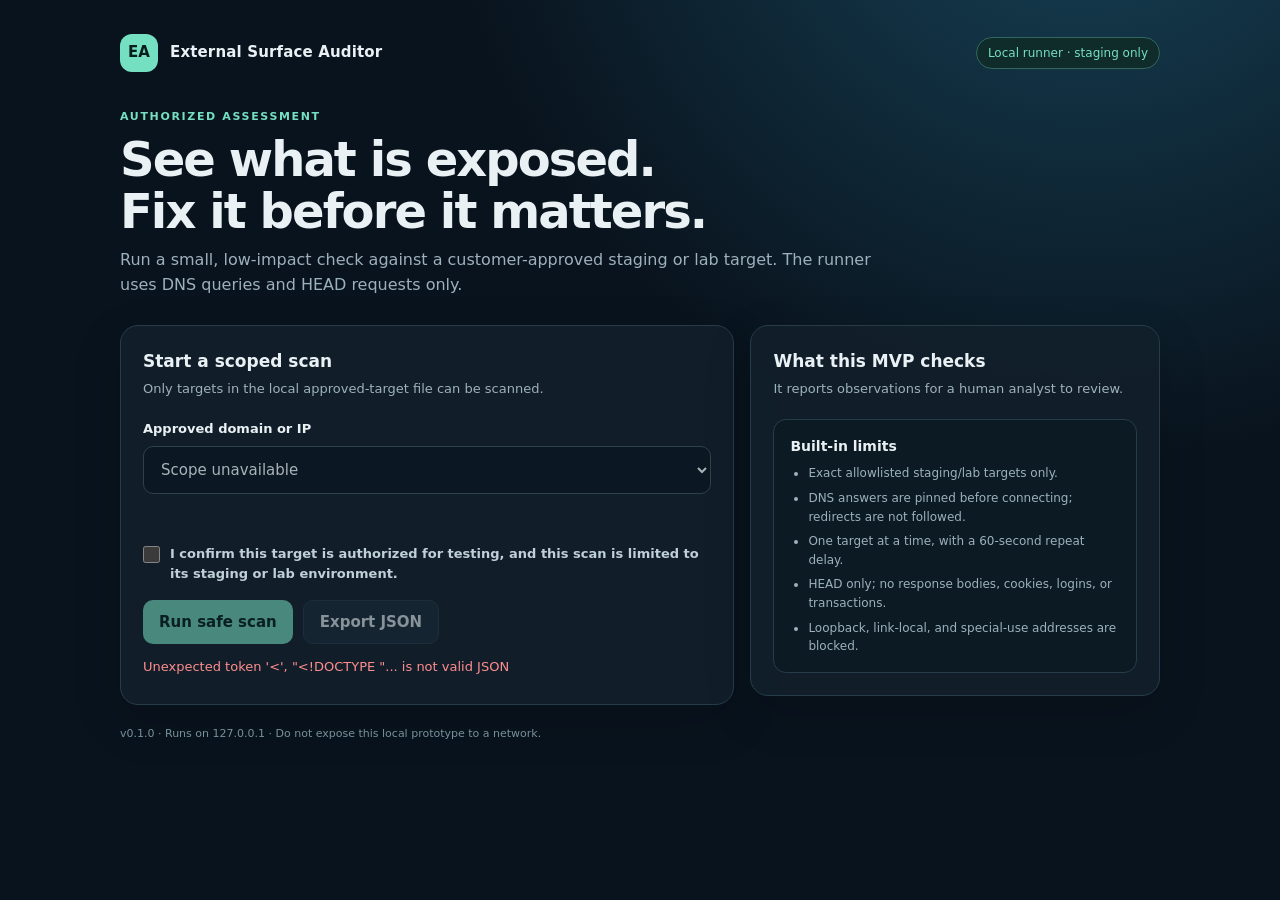
==== static/index.html @ 6f4a2658 "Build scoped external surface audit MVP" ====
<!doctype html>
<html lang="en">
  <head>
    <meta charset="utf-8">
    <meta name="viewport" content="width=device-width, initial-scale=1">
    <meta name="color-scheme" content="dark">
    <title>External Surface Auditor</title>
    <style>
      :root {
        color-scheme: dark;
        --bg: #09131d;
        --surface: #111f2b;
        --surface-raised: #172936;
        --line: #263c4a;
        --text: #e9f1f4;
        --muted: #9db1bc;
        --mint: #75e0c1;
        --blue: #87b7ff;
        --amber: #f4c875;
        --red: #ff8d8d;
      }
      * { box-sizing: border-box; }
      body {
        margin: 0;
        min-height: 100vh;
        background: radial-gradient(ellipse at 85% -20%, #174459 0, transparent 42%), var(--bg);
        color: var(--text);
        font: 15px/1.55 Inter, ui-sans-serif, system-ui, -apple-system, "Segoe UI", sans-serif;
      }
      a { color: var(--mint); }
      .shell { width: min(1040px, calc(100% - 32px)); margin: 0 auto; padding: 34px 0 56px; }
      header { display: flex; justify-content: space-between; align-items: center; gap: 16px; margin-bottom: 36px; }
      .brand { display: flex; align-items: center; gap: 12px; font-weight: 700; letter-spacing: .01em; }
      .mark { display: grid; place-items: center; width: 38px; height: 38px; color: #071d1c; background: var(--mint); border-radius: 12px; font-weight: 900; }
      .local-pill { color: var(--mint); border: 1px solid #32675f; background: #0f2b2a; border-radius: 999px; padding: 6px 11px; font-size: 12px; }
      .hero { max-width: 760px; margin-bottom: 28px; }
      .eyebrow { color: var(--mint); text-transform: uppercase; letter-spacing: .15em; font-size: 11px; font-weight: 700; }
      h1 { margin: 9px 0 10px; font-size: clamp(30px, 5vw, 48px); line-height: 1.08; letter-spacing: -.04em; }
      .hero p { margin: 0; color: var(--muted); font-size: 16px; }
      .layout { display: grid; grid-template-columns: minmax(0, 1.2fr) minmax(280px, .8fr); gap: 16px; align-items: start; }
      .panel { background: color-mix(in srgb, var(--surface) 94%, transparent); border: 1px solid var(--line); border-radius: 18px; padding: 22px; box-shadow: 0 16px 50px #0002; }
      .panel h2 { margin: 0 0 4px; font-size: 17px; }
      .hint { margin: 0 0 20px; color: var(--muted); font-size: 13px; }
      label { display: block; margin: 0 0 7px; font-weight: 600; font-size: 13px; }
      select, button { font: inherit; }
      select { width: 100%; min-height: 48px; padding: 0 13px; color: var(--text); background: #09151f; border: 1px solid #38505d; border-radius: 10px; }
      .scope-meta { min-height: 24px; margin: 8px 0 18px; color: var(--muted); font-size: 12px; }
      .confirm { display: flex; align-items: flex-start; gap: 10px; margin: 16px 0; color: #c0d0d7; font-size: 13px; }
      .confirm input { width: 17px; height: 17px; margin: 2px 0 0; accent-color: var(--mint); flex: 0 0 auto; }
      .actions { display: flex; flex-wrap: wrap; gap: 10px; }
      button { min-height: 44px; padding: 0 16px; border: 0; border-radius: 10px; cursor: pointer; font-weight: 700; }
      button.primary { color: #06211e; background: var(--mint); }
      button.secondary { color: var(--text); background: var(--surface-raised); border: 1px solid var(--line); }
      button:disabled { cursor: wait; opacity: .55; }
      .status { min-height: 25px; margin-top: 13px; color: var(--muted); font-size: 13px; }
      .status.error { color: var(--red); }
      .status.success { color: var(--mint); }
      .guardrail { padding: 16px; background: #0b1a23; border: 1px solid var(--line); border-radius: 13px; }
      .guardrail h3 { margin: 0 0 7px; font-size: 14px; }
      .guardrail ul { margin: 0; padding-left: 18px; color: var(--muted); font-size: 12px; }
      .guardrail li + li { margin-top: 6px; }
      .results { margin-top: 18px; display: none; }
      .results.visible { display: block; }
      .result-head { display: flex; justify-content: space-between; align-items: flex-start; gap: 14px; margin-bottom: 16px; }
      .result-head h2 { margin: 0; font-size: 19px; }
      .result-sub { color: var(--muted); font-size: 12px; }
      .summary { display: grid; grid-template-columns: repeat(5, 1fr); gap: 8px; margin: 14px 0; }
      .count { padding: 10px 11px; background: #0b1720; border: 1px solid var(--line); border-radius: 10px; }
      .count b { display: block; font-size: 18px; }
      .count span { color: var(--muted); text-transform: uppercase; font-size: 10px; letter-spacing: .07em; }
      .finding { padding: 14px 0; border-top: 1px solid var(--line); }
      .finding h3 { display: flex; align-items: center; gap: 8px; margin: 0 0 5px; font-size: 14px; }
      .badge { padding: 2px 7px; border-radius: 999px; color: var(--muted); background: #243642; font-size: 10px; text-transform: uppercase; }
      .badge.high { color: var(--red); background: #3b2228; }
      .badge.medium { color: var(--amber); background: #3a3020; }
      .finding p { margin: 3px 0; color: var(--muted); font-size: 12px; }
      .empty { color: var(--mint) !important; }
      details { margin-top: 16px; border-top: 1px solid var(--line); padding-top: 12px; }
      summary { cursor: pointer; color: #c0d0d7; font-size: 13px; }
      pre { overflow: auto; max-height: 300px; white-space: pre-wrap; overflow-wrap: anywhere; padding: 12px; color: #b9d6d0; background: #08121a; border-radius: 9px; font-size: 11px; }
      footer { margin-top: 20px; color: #78909c; font-size: 11px; }
      @media (max-width: 720px) {
        .shell { width: min(100% - 22px, 600px); padding-top: 20px; }
        header { margin-bottom: 28px; }
        .layout { grid-template-columns: 1fr; }
        .panel { padding: 18px; }
        .summary { grid-template-columns: repeat(3, 1fr); }
        .result-head { flex-direction: column; }
      }
    </style>
  </head>
  <body>
    <main class="shell">
      <header>
        <div class="brand"><span class="mark" aria-hidden="true">EA</span><span>External Surface Auditor</span></div>
        <span class="local-pill">Local runner · staging only</span>
      </header>
      <section class="hero" aria-labelledby="title">
        <div class="eyebrow">Authorized assessment</div>
        <h1 id="title">See what is exposed.<br>Fix it before it matters.</h1>
        <p>Run a small, low-impact check against a customer-approved staging or lab target. The runner uses DNS queries and HEAD requests only.</p>
      </section>

      <div class="layout">
        <section class="panel" aria-labelledby="scan-title">
          <h2 id="scan-title">Start a scoped scan</h2>
          <p class="hint">Only targets in the local approved-target file can be scanned.</p>
          <label for="target">Approved domain or IP</label>
          <select id="target" disabled><option>Loading approved scope…</option></select>
          <p class="scope-meta" id="scope-meta" aria-live="polite"></p>
          <label class="confirm"><input id="authorization" type="checkbox"><span>I confirm this target is authorized for testing, and this scan is limited to its staging or lab environment.</span></label>
          <div class="actions">
            <button class="primary" id="scan-button" disabled>Run safe scan</button>
            <button class="secondary" id="export-button" disabled>Export JSON</button>
          </div>
          <div class="status" id="status" role="status" aria-live="polite"></div>
        </section>

        <aside class="panel" aria-labelledby="checks-title">
          <h2 id="checks-title">What this MVP checks</h2>
          <p class="hint">It reports observations for a human analyst to review.</p>
          <div class="guardrail">
            <h3>Built-in limits</h3>
            <ul>
              <li>Exact allowlisted staging/lab targets only.</li>
              <li>DNS answers are pinned before connecting; redirects are not followed.</li>
              <li>One target at a time, with a 60-second repeat delay.</li>
              <li>HEAD only; no response bodies, cookies, logins, or transactions.</li>
              <li>Loopback, link-local, and special-use addresses are blocked.</li>
            </ul>
          </div>
        </aside>
      </div>

      <section class="panel results" id="results" aria-labelledby="results-title" aria-live="polite">
        <div class="result-head">
          <div><h2 id="results-title">Scan report</h2><div class="result-sub" id="result-sub"></div></div>
        </div>
        <div class="summary" id="summary"></div>
        <div id="findings"></div>
        <details><summary>Technical evidence (JSON)</summary><pre id="raw-result"></pre></details>
      </section>
      <footer>v0.1.0 · Runs on 127.0.0.1 · Do not expose this local prototype to a network.</footer>
    </main>
    <script>
      const targetSelect = document.querySelector("#target");
      const scopeMeta = document.querySelector("#scope-meta");
      const scanButton = document.querySelector("#scan-button");
      const exportButton = document.querySelector("#export-button");
      const statusNode = document.querySelector("#status");
      const resultsNode = document.querySelector("#results");
      let lastReport = null;

      function setStatus(message, kind = "") {
        statusNode.textContent = message;
        statusNode.className = `status ${kind}`;
      }

      function addText(parent, tag, text, className = "") {
        const node = document.createElement(tag);
        node.textContent = text;
        if (className) node.className = className;
        parent.appendChild(node);
        return node;
      }

      async function loadScope() {
        try {
          const response = await fetch("/api/scope", { headers: { "Accept": "application/json" } });
          const data = await response.json();
          if (!response.ok) throw new Error(data.detail || "Could not load approved scope.");
          targetSelect.replaceChildren();
          if (!data.targets.length) {
            const option = document.createElement("option");
            option.textContent = "No targets configured";
            targetSelect.appendChild(option);
            scopeMeta.textContent = "Copy config/approved_targets.example.json to config/approved_targets.json and add a test target.";
            setStatus("No approved targets are configured.", "error");
            return;
          }
          for (const target of data.targets) {
            const option = document.createElement("option");
            option.value = target.host;
            option.textContent = `${target.host} · ${target.environment}`;
            targetSelect.appendChild(option);
          }
          targetSelect.disabled = false;
          scanButton.disabled = false;
          scopeMeta.textContent = data.targets.map((target) => {
            const paths = target.paths.length ? ` · API paths: ${target.paths.join(", ")}` : "";
            return `${target.host}${paths}`;
          }).join(" | ");
          setStatus("Ready. Select an approved target and confirm authorization.");
        } catch (error) {
          targetSelect.replaceChildren();
          const option = document.createElement("option");
          option.textContent = "Scope unavailable";
          targetSelect.appendChild(option);
          setStatus(error.message, "error");
        }
      }

      function renderReport(report) {
        resultsNode.classList.add("visible");
        document.querySelector("#result-sub").textContent = `${report.target} · ${report.environment} · completed ${new Date(report.completed_at).toLocaleString()}`;
        const summary = document.querySelector("#summary");
        summary.replaceChildren();
        const counts = report.summary || {};
        for (const key of ["critical", "high", "medium", "low", "info"]) {
          const item = document.createElement("div");
          item.className = "count";
          addText(item, "b", String(counts[key] || 0));
          addText(item, "span", key);
          summary.appendChild(item);
        }

        const list = document.querySelector("#findings");
        list.replaceChildren();
        if (!report.findings.length) {
          addText(list, "p", "No findings were raised by the checks in this MVP. Review the technical evidence and your own environment baseline.", "empty");
        }
        for (const finding of report.findings) {
          const card = document.createElement("article");
          card.className = "finding";
          const title = document.createElement("h3");
          addText(title, "span", finding.title);
          addText(title, "span", finding.severity, `badge ${finding.severity}`);
          card.appendChild(title);
          addText(card, "p", finding.summary);
          if (finding.evidence?.length) addText(card, "p", `Evidence: ${finding.evidence.join(" · ")}`);
          addText(card, "p", `Suggested action: ${finding.remediation}`);
          list.appendChild(card);
        }
        document.querySelector("#raw-result").textContent = JSON.stringify(report, null, 2);
        exportButton.disabled = false;
      }

      scanButton.addEventListener("click", async () => {
        if (!document.querySelector("#authorization").checked) {
          setStatus("Confirm that this staging or lab target is authorized before scanning.", "error");
          return;
        }
        if (!targetSelect.value) return;
        scanButton.disabled = true;
        exportButton.disabled = true;
        resultsNode.classList.remove("visible");
        setStatus("Running scoped DNS, TLS, and HTTP checks. This can take a few seconds.");
        try {
          const response = await fetch("/api/scan", {
            method: "POST",
            headers: { "Content-Type": "application/json", "Accept": "application/json" },
            body: JSON.stringify({ target: targetSelect.value, authorization_confirmed: true }),
          });
          const data = await response.json();
          if (!response.ok) throw new Error(data.detail || "Scan failed.");
          lastReport = data;
          renderReport(data);
          setStatus("Scan complete. Review each observation before reporting it to the customer.", "success");
        } catch (error) {
          setStatus(error.message, "error");
        } finally {
          scanButton.disabled = false;
        }
      });

      exportButton.addEventListener("click", () => {
        if (!lastReport) return;
        const blob = new Blob([JSON.stringify(lastReport, null, 2)], { type: "application/json" });
        const url = URL.createObjectURL(blob);
        const link = document.createElement("a");
        link.href = url;
        link.download = `scan-${lastReport.target.replace(/[^a-zA-Z0-9.-]/g, "_")}.json`;
        link.click();
        URL.revokeObjectURL(url);
      });

      loadScope();
    </script>
  </body>
</html>
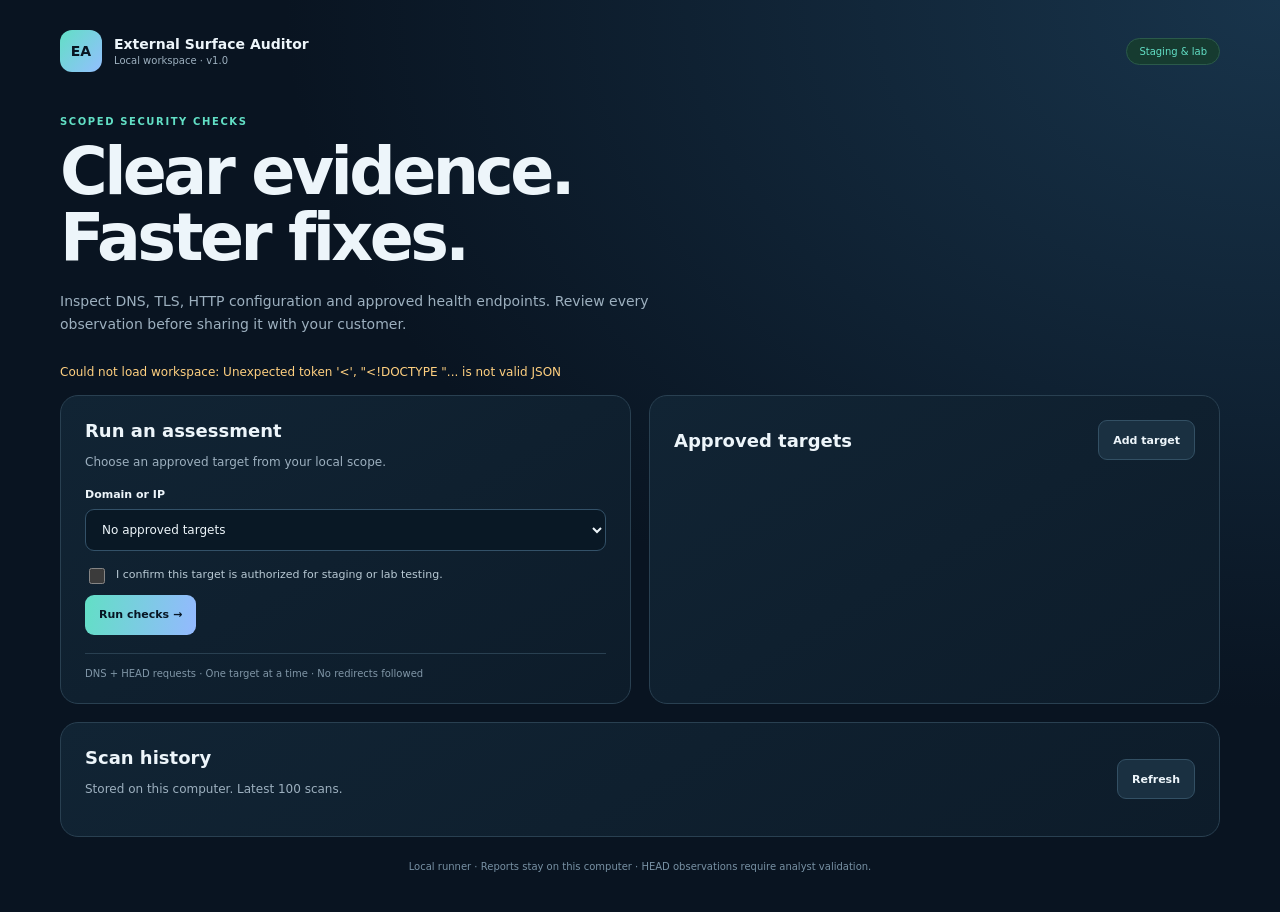
==== commit 11564391: "Complete local auditor workflow with reports, retests and Windows packaging" ====
--- a/static/index.html
+++ b/static/index.html
@@ -1,280 +1,16 @@
 <!doctype html>
 <html lang="en">
-  <head>
-    <meta charset="utf-8">
-    <meta name="viewport" content="width=device-width, initial-scale=1">
-    <meta name="color-scheme" content="dark">
-    <title>External Surface Auditor</title>
-    <style>
-      :root {
-        color-scheme: dark;
-        --bg: #09131d;
-        --surface: #111f2b;
-        --surface-raised: #172936;
-        --line: #263c4a;
-        --text: #e9f1f4;
-        --muted: #9db1bc;
-        --mint: #75e0c1;
-        --blue: #87b7ff;
-        --amber: #f4c875;
-        --red: #ff8d8d;
-      }
-      * { box-sizing: border-box; }
-      body {
-        margin: 0;
-        min-height: 100vh;
-        background: radial-gradient(ellipse at 85% -20%, #174459 0, transparent 42%), var(--bg);
-        color: var(--text);
-        font: 15px/1.55 Inter, ui-sans-serif, system-ui, -apple-system, "Segoe UI", sans-serif;
-      }
-      a { color: var(--mint); }
-      .shell { width: min(1040px, calc(100% - 32px)); margin: 0 auto; padding: 34px 0 56px; }
-      header { display: flex; justify-content: space-between; align-items: center; gap: 16px; margin-bottom: 36px; }
-      .brand { display: flex; align-items: center; gap: 12px; font-weight: 700; letter-spacing: .01em; }
-      .mark { display: grid; place-items: center; width: 38px; height: 38px; color: #071d1c; background: var(--mint); border-radius: 12px; font-weight: 900; }
-      .local-pill { color: var(--mint); border: 1px solid #32675f; background: #0f2b2a; border-radius: 999px; padding: 6px 11px; font-size: 12px; }
-      .hero { max-width: 760px; margin-bottom: 28px; }
-      .eyebrow { color: var(--mint); text-transform: uppercase; letter-spacing: .15em; font-size: 11px; font-weight: 700; }
-      h1 { margin: 9px 0 10px; font-size: clamp(30px, 5vw, 48px); line-height: 1.08; letter-spacing: -.04em; }
-      .hero p { margin: 0; color: var(--muted); font-size: 16px; }
-      .layout { display: grid; grid-template-columns: minmax(0, 1.2fr) minmax(280px, .8fr); gap: 16px; align-items: start; }
-      .panel { background: color-mix(in srgb, var(--surface) 94%, transparent); border: 1px solid var(--line); border-radius: 18px; padding: 22px; box-shadow: 0 16px 50px #0002; }
-      .panel h2 { margin: 0 0 4px; font-size: 17px; }
-      .hint { margin: 0 0 20px; color: var(--muted); font-size: 13px; }
-      label { display: block; margin: 0 0 7px; font-weight: 600; font-size: 13px; }
-      select, button { font: inherit; }
-      select { width: 100%; min-height: 48px; padding: 0 13px; color: var(--text); background: #09151f; border: 1px solid #38505d; border-radius: 10px; }
-      .scope-meta { min-height: 24px; margin: 8px 0 18px; color: var(--muted); font-size: 12px; }
-      .confirm { display: flex; align-items: flex-start; gap: 10px; margin: 16px 0; color: #c0d0d7; font-size: 13px; }
-      .confirm input { width: 17px; height: 17px; margin: 2px 0 0; accent-color: var(--mint); flex: 0 0 auto; }
-      .actions { display: flex; flex-wrap: wrap; gap: 10px; }
-      button { min-height: 44px; padding: 0 16px; border: 0; border-radius: 10px; cursor: pointer; font-weight: 700; }
-      button.primary { color: #06211e; background: var(--mint); }
-      button.secondary { color: var(--text); background: var(--surface-raised); border: 1px solid var(--line); }
-      button:disabled { cursor: wait; opacity: .55; }
-      .status { min-height: 25px; margin-top: 13px; color: var(--muted); font-size: 13px; }
-      .status.error { color: var(--red); }
-      .status.success { color: var(--mint); }
-      .guardrail { padding: 16px; background: #0b1a23; border: 1px solid var(--line); border-radius: 13px; }
-      .guardrail h3 { margin: 0 0 7px; font-size: 14px; }
-      .guardrail ul { margin: 0; padding-left: 18px; color: var(--muted); font-size: 12px; }
-      .guardrail li + li { margin-top: 6px; }
-      .results { margin-top: 18px; display: none; }
-      .results.visible { display: block; }
-      .result-head { display: flex; justify-content: space-between; align-items: flex-start; gap: 14px; margin-bottom: 16px; }
-      .result-head h2 { margin: 0; font-size: 19px; }
-      .result-sub { color: var(--muted); font-size: 12px; }
-      .summary { display: grid; grid-template-columns: repeat(5, 1fr); gap: 8px; margin: 14px 0; }
-      .count { padding: 10px 11px; background: #0b1720; border: 1px solid var(--line); border-radius: 10px; }
-      .count b { display: block; font-size: 18px; }
-      .count span { color: var(--muted); text-transform: uppercase; font-size: 10px; letter-spacing: .07em; }
-      .finding { padding: 14px 0; border-top: 1px solid var(--line); }
-      .finding h3 { display: flex; align-items: center; gap: 8px; margin: 0 0 5px; font-size: 14px; }
-      .badge { padding: 2px 7px; border-radius: 999px; color: var(--muted); background: #243642; font-size: 10px; text-transform: uppercase; }
-      .badge.high { color: var(--red); background: #3b2228; }
-      .badge.medium { color: var(--amber); background: #3a3020; }
-      .finding p { margin: 3px 0; color: var(--muted); font-size: 12px; }
-      .empty { color: var(--mint) !important; }
-      details { margin-top: 16px; border-top: 1px solid var(--line); padding-top: 12px; }
-      summary { cursor: pointer; color: #c0d0d7; font-size: 13px; }
-      pre { overflow: auto; max-height: 300px; white-space: pre-wrap; overflow-wrap: anywhere; padding: 12px; color: #b9d6d0; background: #08121a; border-radius: 9px; font-size: 11px; }
-      footer { margin-top: 20px; color: #78909c; font-size: 11px; }
-      @media (max-width: 720px) {
-        .shell { width: min(100% - 22px, 600px); padding-top: 20px; }
-        header { margin-bottom: 28px; }
-        .layout { grid-template-columns: 1fr; }
-        .panel { padding: 18px; }
-        .summary { grid-template-columns: repeat(3, 1fr); }
-        .result-head { flex-direction: column; }
-      }
-    </style>
-  </head>
-  <body>
-    <main class="shell">
-      <header>
-        <div class="brand"><span class="mark" aria-hidden="true">EA</span><span>External Surface Auditor</span></div>
-        <span class="local-pill">Local runner · staging only</span>
-      </header>
-      <section class="hero" aria-labelledby="title">
-        <div class="eyebrow">Authorized assessment</div>
-        <h1 id="title">See what is exposed.<br>Fix it before it matters.</h1>
-        <p>Run a small, low-impact check against a customer-approved staging or lab target. The runner uses DNS queries and HEAD requests only.</p>
-      </section>
-
-      <div class="layout">
-        <section class="panel" aria-labelledby="scan-title">
-          <h2 id="scan-title">Start a scoped scan</h2>
-          <p class="hint">Only targets in the local approved-target file can be scanned.</p>
-          <label for="target">Approved domain or IP</label>
-          <select id="target" disabled><option>Loading approved scope…</option></select>
-          <p class="scope-meta" id="scope-meta" aria-live="polite"></p>
-          <label class="confirm"><input id="authorization" type="checkbox"><span>I confirm this target is authorized for testing, and this scan is limited to its staging or lab environment.</span></label>
-          <div class="actions">
-            <button class="primary" id="scan-button" disabled>Run safe scan</button>
-            <button class="secondary" id="export-button" disabled>Export JSON</button>
-          </div>
-          <div class="status" id="status" role="status" aria-live="polite"></div>
-        </section>
-
-        <aside class="panel" aria-labelledby="checks-title">
-          <h2 id="checks-title">What this MVP checks</h2>
-          <p class="hint">It reports observations for a human analyst to review.</p>
-          <div class="guardrail">
-            <h3>Built-in limits</h3>
-            <ul>
-              <li>Exact allowlisted staging/lab targets only.</li>
-              <li>DNS answers are pinned before connecting; redirects are not followed.</li>
-              <li>One target at a time, with a 60-second repeat delay.</li>
-              <li>HEAD only; no response bodies, cookies, logins, or transactions.</li>
-              <li>Loopback, link-local, and special-use addresses are blocked.</li>
-            </ul>
-          </div>
-        </aside>
-      </div>
-
-      <section class="panel results" id="results" aria-labelledby="results-title" aria-live="polite">
-        <div class="result-head">
-          <div><h2 id="results-title">Scan report</h2><div class="result-sub" id="result-sub"></div></div>
-        </div>
-        <div class="summary" id="summary"></div>
-        <div id="findings"></div>
-        <details><summary>Technical evidence (JSON)</summary><pre id="raw-result"></pre></details>
-      </section>
-      <footer>v0.1.0 · Runs on 127.0.0.1 · Do not expose this local prototype to a network.</footer>
-    </main>
-    <script>
-      const targetSelect = document.querySelector("#target");
-      const scopeMeta = document.querySelector("#scope-meta");
-      const scanButton = document.querySelector("#scan-button");
-      const exportButton = document.querySelector("#export-button");
-      const statusNode = document.querySelector("#status");
-      const resultsNode = document.querySelector("#results");
-      let lastReport = null;
-
-      function setStatus(message, kind = "") {
-        statusNode.textContent = message;
-        statusNode.className = `status ${kind}`;
-      }
-
-      function addText(parent, tag, text, className = "") {
-        const node = document.createElement(tag);
-        node.textContent = text;
-        if (className) node.className = className;
-        parent.appendChild(node);
-        return node;
-      }
-
-      async function loadScope() {
-        try {
-          const response = await fetch("/api/scope", { headers: { "Accept": "application/json" } });
-          const data = await response.json();
-          if (!response.ok) throw new Error(data.detail || "Could not load approved scope.");
-          targetSelect.replaceChildren();
-          if (!data.targets.length) {
-            const option = document.createElement("option");
-            option.textContent = "No targets configured";
-            targetSelect.appendChild(option);
-            scopeMeta.textContent = "Copy config/approved_targets.example.json to config/approved_targets.json and add a test target.";
-            setStatus("No approved targets are configured.", "error");
-            return;
-          }
-          for (const target of data.targets) {
-            const option = document.createElement("option");
-            option.value = target.host;
-            option.textContent = `${target.host} · ${target.environment}`;
-            targetSelect.appendChild(option);
-          }
-          targetSelect.disabled = false;
-          scanButton.disabled = false;
-          scopeMeta.textContent = data.targets.map((target) => {
-            const paths = target.paths.length ? ` · API paths: ${target.paths.join(", ")}` : "";
-            return `${target.host}${paths}`;
-          }).join(" | ");
-          setStatus("Ready. Select an approved target and confirm authorization.");
-        } catch (error) {
-          targetSelect.replaceChildren();
-          const option = document.createElement("option");
-          option.textContent = "Scope unavailable";
-          targetSelect.appendChild(option);
-          setStatus(error.message, "error");
-        }
-      }
-
-      function renderReport(report) {
-        resultsNode.classList.add("visible");
-        document.querySelector("#result-sub").textContent = `${report.target} · ${report.environment} · completed ${new Date(report.completed_at).toLocaleString()}`;
-        const summary = document.querySelector("#summary");
-        summary.replaceChildren();
-        const counts = report.summary || {};
-        for (const key of ["critical", "high", "medium", "low", "info"]) {
-          const item = document.createElement("div");
-          item.className = "count";
-          addText(item, "b", String(counts[key] || 0));
-          addText(item, "span", key);
-          summary.appendChild(item);
-        }
-
-        const list = document.querySelector("#findings");
-        list.replaceChildren();
-        if (!report.findings.length) {
-          addText(list, "p", "No findings were raised by the checks in this MVP. Review the technical evidence and your own environment baseline.", "empty");
-        }
-        for (const finding of report.findings) {
-          const card = document.createElement("article");
-          card.className = "finding";
-          const title = document.createElement("h3");
-          addText(title, "span", finding.title);
-          addText(title, "span", finding.severity, `badge ${finding.severity}`);
-          card.appendChild(title);
-          addText(card, "p", finding.summary);
-          if (finding.evidence?.length) addText(card, "p", `Evidence: ${finding.evidence.join(" · ")}`);
-          addText(card, "p", `Suggested action: ${finding.remediation}`);
-          list.appendChild(card);
-        }
-        document.querySelector("#raw-result").textContent = JSON.stringify(report, null, 2);
-        exportButton.disabled = false;
-      }
-
-      scanButton.addEventListener("click", async () => {
-        if (!document.querySelector("#authorization").checked) {
-          setStatus("Confirm that this staging or lab target is authorized before scanning.", "error");
-          return;
-        }
-        if (!targetSelect.value) return;
-        scanButton.disabled = true;
-        exportButton.disabled = true;
-        resultsNode.classList.remove("visible");
-        setStatus("Running scoped DNS, TLS, and HTTP checks. This can take a few seconds.");
-        try {
-          const response = await fetch("/api/scan", {
-            method: "POST",
-            headers: { "Content-Type": "application/json", "Accept": "application/json" },
-            body: JSON.stringify({ target: targetSelect.value, authorization_confirmed: true }),
-          });
-          const data = await response.json();
-          if (!response.ok) throw new Error(data.detail || "Scan failed.");
-          lastReport = data;
-          renderReport(data);
-          setStatus("Scan complete. Review each observation before reporting it to the customer.", "success");
-        } catch (error) {
-          setStatus(error.message, "error");
-        } finally {
-          scanButton.disabled = false;
-        }
-      });
-
-      exportButton.addEventListener("click", () => {
-        if (!lastReport) return;
-        const blob = new Blob([JSON.stringify(lastReport, null, 2)], { type: "application/json" });
-        const url = URL.createObjectURL(blob);
-        const link = document.createElement("a");
-        link.href = url;
-        link.download = `scan-${lastReport.target.replace(/[^a-zA-Z0-9.-]/g, "_")}.json`;
-        link.click();
-        URL.revokeObjectURL(url);
-      });
-
-      loadScope();
-    </script>
-  </body>
-</html>
+<head><meta charset="utf-8"><meta name="viewport" content="width=device-width, initial-scale=1"><meta name="theme-color" content="#091421"><title>External Surface Auditor</title><link rel="stylesheet" href="/static/style.css"><script defer src="/static/app.js"></script></head>
+<body>
+<main class="shell">
+<header><div class="brand"><span class="logo">EA</span><div>External Surface Auditor<small>Local workspace · v1.0</small></div></div><span class="pill">Staging & lab</span></header>
+<section class="hero"><div class="eyebrow">SCOPED SECURITY CHECKS</div><h1>Clear evidence.<br>Faster fixes.</h1><p>Inspect DNS, TLS, HTTP configuration and approved health endpoints. Review every observation before sharing it with your customer.</p></section>
+<div id="message" role="status" aria-live="polite"></div>
+<div class="columns">
+<section class="panel"><h2>Run an assessment</h2><p class="hint">Choose an approved target from your local scope.</p><label for="target">Domain or IP</label><select id="target"><option value="">No approved targets</option></select><div id="scope-meta" class="hint"></div><label class="check"><input type="checkbox" id="scan-authorized"><span>I confirm this target is authorized for staging or lab testing.</span></label><div class="actions"><button id="run" class="primary">Run checks →</button><button id="cancel" hidden>Cancel scan</button></div><div id="progress" role="status" aria-live="polite" class="hint"></div><div class="limits">DNS + HEAD requests · One target at a time · No redirects followed</div></section>
+<section class="panel"><div class="panel-head"><h2>Approved targets</h2><button id="new-target">Add target</button></div><div id="targets"></div><form id="target-form" hidden><h3 id="form-title">Add an approved target</h3><label for="host">Exact domain or IP</label><input id="host" required maxlength="253" placeholder="staging.example.test" autocomplete="off"><label for="environment">Environment</label><select id="environment"><option value="staging">Staging</option><option value="lab">Lab</option></select><label for="paths">Read-only health paths (one per line, maximum 10)</label><textarea id="paths" rows="3" placeholder="/health&#10;/api/health"></textarea><label class="check"><input type="checkbox" id="private"><span>This exact private-network target is approved.</span></label><label class="check"><input type="checkbox" id="target-authorized" required><span>I have authorization to assess this target and these health paths.</span></label><div class="actions"><button type="submit" class="primary">Save target</button><button type="button" id="close-form">Close</button></div></form></section>
+</div>
+<section class="panel history"><div class="panel-head"><div><h2>Scan history</h2><p class="hint">Stored on this computer. Latest 100 scans.</p></div><button id="refresh">Refresh</button></div><div id="history"></div></section>
+<section class="panel" id="report-panel" hidden><div class="panel-head"><div><div class="eyebrow">ASSESSMENT REPORT</div><h2 id="report-title"></h2><p class="hint" id="report-meta"></p></div><div class="actions" id="exports"></div></div><div id="counts" class="counts"></div><div id="comparison" class="hint"></div><div class="filters"><label>Severity<select id="severity"><option value="">All severities</option><option>critical</option><option>high</option><option>medium</option><option>low</option><option>info</option></select></label><label>Search findings<input id="search" type="search" placeholder="Title, evidence or remediation"></label></div><div id="findings"></div><details><summary>Scope, DNS, probes and technical evidence</summary><pre id="evidence"></pre></details></section>
+<footer>Local runner · Reports stay on this computer · HEAD observations require analyst validation.</footer>
+</main></body></html>
--- a/static/style.css
+++ b/static/style.css
@@ -0,0 +1 @@
+:root{color-scheme:dark;--bg:#091421;--panel:#102130;--line:#294051;--text:#edf5fa;--muted:#9db0bf;--mint:#62dfc5;--amber:#ffd080;--red:#ff8d93;font:14px system-ui,-apple-system,BlinkMacSystemFont,"Segoe UI",sans-serif}*{box-sizing:border-box}[hidden]{display:none!important}body{margin:0;background:radial-gradient(ellipse at top right,#18344b,transparent 55%),var(--bg);color:var(--text)}.shell{width:min(1160px,calc(100% - 40px));margin:auto;padding:30px 0 40px}header,.panel-head,.brand,.actions,.row{display:flex;align-items:center;gap:12px}.panel-head,header{justify-content:space-between}.brand{font-weight:750}.brand small{display:block;font-size:10px;font-weight:400;color:var(--muted);margin-top:3px}.logo{display:grid;place-items:center;width:42px;height:42px;border-radius:12px;background:linear-gradient(130deg,var(--mint),#93bfff);color:#081522;font-weight:900}.pill{border:1px solid #2b5a4a;background:#163b30;color:var(--mint);border-radius:99px;font-size:10px;padding:7px 12px}.hero{margin:44px 0 28px;max-width:650px}.eyebrow{color:var(--mint);font-weight:800;letter-spacing:.16em;font-size:10px}h1{font-size:clamp(40px,6vw,65px);letter-spacing:-.055em;line-height:1.02;margin:12px 0 18px}.hero p{color:var(--muted);line-height:1.7}h2{font-size:18px;margin:0}h3{font-size:14px}p{overflow-wrap:anywhere}.columns{display:grid;grid-template-columns:1fr 1fr;gap:18px}.panel{background:linear-gradient(150deg,#112434,#0d1c2a);border:1px solid var(--line);border-radius:18px;padding:24px;margin-bottom:18px;min-width:0}.hint{font-size:12px;color:var(--muted);line-height:1.65}.limits{font-size:10px;color:#8096a7;border-top:1px solid var(--line);padding-top:14px;margin-top:18px}label{display:block;font-size:11px;font-weight:650;margin:15px 0 8px}input,select,textarea{width:100%;background:#091825;border:1px solid #335168;border-radius:9px;padding:12px;color:var(--text);font:inherit;font-size:12px}textarea{resize:vertical}.check{display:flex;align-items:flex-start;gap:8px;font-weight:400;color:#b8c9d4;font-size:11px;line-height:1.6}.check input{width:16px;height:16px;flex-shrink:0;margin-top:2px}button,.button{font:inherit;font-size:11px;font-weight:750;padding:11px 14px;border:1px solid #335064;background:#1a3041;color:var(--text);border-radius:9px;cursor:pointer;min-height:40px;text-decoration:none;display:inline-flex;justify-content:center;align-items:center}button:hover,.button:hover{filter:brightness(1.2)}button:disabled{opacity:.5;cursor:wait}.primary{background:linear-gradient(100deg,var(--mint),#94b9ff);border:0;color:#071624}.actions{flex-wrap:wrap}.row{padding:14px 0;border-bottom:1px solid #203748;justify-content:space-between;flex-wrap:wrap}.row-main{flex:1;min-width:150px;overflow-wrap:anywhere}.row-main b{font-size:12px}.row small{display:block;color:var(--muted);font-size:10px;margin-top:5px}.row .actions{gap:6px}.row button{font-size:10px;padding:8px 10px;min-height:34px}.danger{color:var(--red)}#message{color:var(--amber);font-size:12px;padding:0 0 16px}#message:empty{display:none}.counts{display:grid;grid-template-columns:repeat(5,1fr);gap:9px;margin:18px 0}.count{background:#091826;border:1px solid #253c4e;border-radius:11px;text-align:center;padding:13px}.count b{font-size:23px;display:block}.count small{color:var(--muted);font-size:10px}.high,.critical{color:var(--red)}.medium{color:var(--amber)}.low{color:var(--mint)}.info{color:#91b9ff}.filters{display:grid;grid-template-columns:180px 1fr;gap:12px;margin-bottom:18px}.finding{border:1px solid var(--line);border-radius:12px;padding:17px;margin-bottom:12px;background:#0a1926}.finding h3{margin:0;display:flex;align-items:center;justify-content:space-between;gap:12px}.badge{border:1px solid currentColor;border-radius:99px;padding:4px 7px;font-size:9px;text-transform:uppercase;flex-shrink:0}.finding p{font-size:12px;color:#b0c2cf;line-height:1.65;margin:9px 0 0}.finding .metadata{font-size:10px;color:#829aab}details{margin-top:18px;border-top:1px solid var(--line);padding-top:14px}summary{cursor:pointer;color:var(--muted);font-size:12px}pre{font-size:11px;background:#07121d;padding:14px;border-radius:10px;white-space:pre-wrap;overflow-wrap:anywhere;max-height:500px;overflow:auto}footer{color:#7891a4;text-align:center;font-size:10px;margin-top:24px}#target-form{padding-top:16px}input:focus,select:focus,textarea:focus,button:focus-visible,a:focus-visible{outline:2px solid var(--mint);outline-offset:3px}@media(max-width:760px){.shell{width:calc(100% - 24px);padding-top:18px}.columns{grid-template-columns:1fr;gap:0}.panel{padding:18px;border-radius:14px}.hero{margin-top:32px}h1{font-size:45px}.panel-head{align-items:flex-start;flex-wrap:wrap}.counts{gap:5px}.count{padding:10px 2px}.count b{font-size:20px}.count small{font-size:9px}.filters{grid-template-columns:1fr}.finding h3{font-size:12px}.actions{gap:7px}.row-main{min-width:130px}}@media print{header,.hero,.columns,.history,#message,.filters,#exports,footer{display:none}body{background:white;color:black}.shell{width:100%;padding:0}.panel,.finding,.count{background:white;color:black;border-color:#bbb;break-inside:avoid}p,.hint,.finding p{color:#333}#report-panel{display:block!important}details{display:none}}
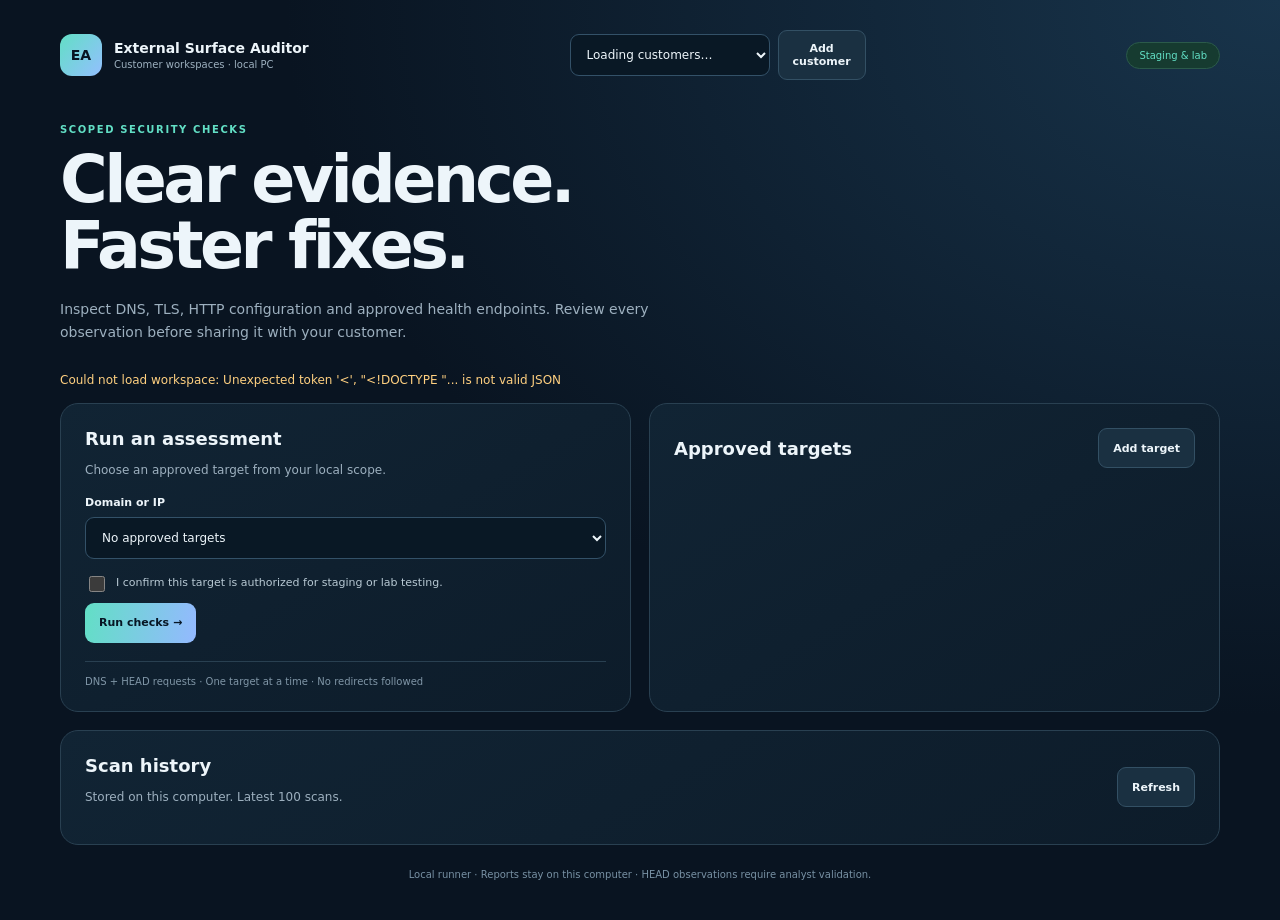
==== commit e8604af0: "Add isolated local customer workspaces" ====
--- a/static/index.html
+++ b/static/index.html
@@ -3,7 +3,7 @@
 <head><meta charset="utf-8"><meta name="viewport" content="width=device-width, initial-scale=1"><meta name="theme-color" content="#091421"><title>External Surface Auditor</title><link rel="stylesheet" href="/static/style.css"><script defer src="/static/app.js"></script></head>
 <body>
 <main class="shell">
-<header><div class="brand"><span class="logo">EA</span><div>External Surface Auditor<small>Local workspace · v1.0</small></div></div><span class="pill">Staging & lab</span></header>
+<header><div class="brand"><span class="logo">EA</span><div>External Surface Auditor<small>Customer workspaces · local PC</small></div></div><div class="workspace-control"><label class="sr-only" for="workspace">Customer workspace</label><select id="workspace" aria-label="Customer workspace"><option>Loading customers…</option></select><button id="new-workspace">Add customer</button></div><span class="pill">Staging & lab</span></header>
 <section class="hero"><div class="eyebrow">SCOPED SECURITY CHECKS</div><h1>Clear evidence.<br>Faster fixes.</h1><p>Inspect DNS, TLS, HTTP configuration and approved health endpoints. Review every observation before sharing it with your customer.</p></section>
 <div id="message" role="status" aria-live="polite"></div>
 <div class="columns">
--- a/static/style.css
+++ b/static/style.css
@@ -1 +1 @@
-:root{color-scheme:dark;--bg:#091421;--panel:#102130;--line:#294051;--text:#edf5fa;--muted:#9db0bf;--mint:#62dfc5;--amber:#ffd080;--red:#ff8d93;font:14px system-ui,-apple-system,BlinkMacSystemFont,"Segoe UI",sans-serif}*{box-sizing:border-box}[hidden]{display:none!important}body{margin:0;background:radial-gradient(ellipse at top right,#18344b,transparent 55%),var(--bg);color:var(--text)}.shell{width:min(1160px,calc(100% - 40px));margin:auto;padding:30px 0 40px}header,.panel-head,.brand,.actions,.row{display:flex;align-items:center;gap:12px}.panel-head,header{justify-content:space-between}.brand{font-weight:750}.brand small{display:block;font-size:10px;font-weight:400;color:var(--muted);margin-top:3px}.logo{display:grid;place-items:center;width:42px;height:42px;border-radius:12px;background:linear-gradient(130deg,var(--mint),#93bfff);color:#081522;font-weight:900}.pill{border:1px solid #2b5a4a;background:#163b30;color:var(--mint);border-radius:99px;font-size:10px;padding:7px 12px}.hero{margin:44px 0 28px;max-width:650px}.eyebrow{color:var(--mint);font-weight:800;letter-spacing:.16em;font-size:10px}h1{font-size:clamp(40px,6vw,65px);letter-spacing:-.055em;line-height:1.02;margin:12px 0 18px}.hero p{color:var(--muted);line-height:1.7}h2{font-size:18px;margin:0}h3{font-size:14px}p{overflow-wrap:anywhere}.columns{display:grid;grid-template-columns:1fr 1fr;gap:18px}.panel{background:linear-gradient(150deg,#112434,#0d1c2a);border:1px solid var(--line);border-radius:18px;padding:24px;margin-bottom:18px;min-width:0}.hint{font-size:12px;color:var(--muted);line-height:1.65}.limits{font-size:10px;color:#8096a7;border-top:1px solid var(--line);padding-top:14px;margin-top:18px}label{display:block;font-size:11px;font-weight:650;margin:15px 0 8px}input,select,textarea{width:100%;background:#091825;border:1px solid #335168;border-radius:9px;padding:12px;color:var(--text);font:inherit;font-size:12px}textarea{resize:vertical}.check{display:flex;align-items:flex-start;gap:8px;font-weight:400;color:#b8c9d4;font-size:11px;line-height:1.6}.check input{width:16px;height:16px;flex-shrink:0;margin-top:2px}button,.button{font:inherit;font-size:11px;font-weight:750;padding:11px 14px;border:1px solid #335064;background:#1a3041;color:var(--text);border-radius:9px;cursor:pointer;min-height:40px;text-decoration:none;display:inline-flex;justify-content:center;align-items:center}button:hover,.button:hover{filter:brightness(1.2)}button:disabled{opacity:.5;cursor:wait}.primary{background:linear-gradient(100deg,var(--mint),#94b9ff);border:0;color:#071624}.actions{flex-wrap:wrap}.row{padding:14px 0;border-bottom:1px solid #203748;justify-content:space-between;flex-wrap:wrap}.row-main{flex:1;min-width:150px;overflow-wrap:anywhere}.row-main b{font-size:12px}.row small{display:block;color:var(--muted);font-size:10px;margin-top:5px}.row .actions{gap:6px}.row button{font-size:10px;padding:8px 10px;min-height:34px}.danger{color:var(--red)}#message{color:var(--amber);font-size:12px;padding:0 0 16px}#message:empty{display:none}.counts{display:grid;grid-template-columns:repeat(5,1fr);gap:9px;margin:18px 0}.count{background:#091826;border:1px solid #253c4e;border-radius:11px;text-align:center;padding:13px}.count b{font-size:23px;display:block}.count small{color:var(--muted);font-size:10px}.high,.critical{color:var(--red)}.medium{color:var(--amber)}.low{color:var(--mint)}.info{color:#91b9ff}.filters{display:grid;grid-template-columns:180px 1fr;gap:12px;margin-bottom:18px}.finding{border:1px solid var(--line);border-radius:12px;padding:17px;margin-bottom:12px;background:#0a1926}.finding h3{margin:0;display:flex;align-items:center;justify-content:space-between;gap:12px}.badge{border:1px solid currentColor;border-radius:99px;padding:4px 7px;font-size:9px;text-transform:uppercase;flex-shrink:0}.finding p{font-size:12px;color:#b0c2cf;line-height:1.65;margin:9px 0 0}.finding .metadata{font-size:10px;color:#829aab}details{margin-top:18px;border-top:1px solid var(--line);padding-top:14px}summary{cursor:pointer;color:var(--muted);font-size:12px}pre{font-size:11px;background:#07121d;padding:14px;border-radius:10px;white-space:pre-wrap;overflow-wrap:anywhere;max-height:500px;overflow:auto}footer{color:#7891a4;text-align:center;font-size:10px;margin-top:24px}#target-form{padding-top:16px}input:focus,select:focus,textarea:focus,button:focus-visible,a:focus-visible{outline:2px solid var(--mint);outline-offset:3px}@media(max-width:760px){.shell{width:calc(100% - 24px);padding-top:18px}.columns{grid-template-columns:1fr;gap:0}.panel{padding:18px;border-radius:14px}.hero{margin-top:32px}h1{font-size:45px}.panel-head{align-items:flex-start;flex-wrap:wrap}.counts{gap:5px}.count{padding:10px 2px}.count b{font-size:20px}.count small{font-size:9px}.filters{grid-template-columns:1fr}.finding h3{font-size:12px}.actions{gap:7px}.row-main{min-width:130px}}@media print{header,.hero,.columns,.history,#message,.filters,#exports,footer{display:none}body{background:white;color:black}.shell{width:100%;padding:0}.panel,.finding,.count{background:white;color:black;border-color:#bbb;break-inside:avoid}p,.hint,.finding p{color:#333}#report-panel{display:block!important}details{display:none}}
+:root{color-scheme:dark;--bg:#091421;--panel:#102130;--line:#294051;--text:#edf5fa;--muted:#9db0bf;--mint:#62dfc5;--amber:#ffd080;--red:#ff8d93;font:14px system-ui,-apple-system,BlinkMacSystemFont,"Segoe UI",sans-serif}*{box-sizing:border-box}[hidden]{display:none!important}body{margin:0;background:radial-gradient(ellipse at top right,#18344b,transparent 55%),var(--bg);color:var(--text)}.shell{width:min(1160px,calc(100% - 40px));margin:auto;padding:30px 0 40px}header,.panel-head,.brand,.actions,.row{display:flex;align-items:center;gap:12px}.panel-head,header{justify-content:space-between}.brand{font-weight:750}.brand small{display:block;font-size:10px;font-weight:400;color:var(--muted);margin-top:3px}.logo{display:grid;place-items:center;width:42px;height:42px;border-radius:12px;background:linear-gradient(130deg,var(--mint),#93bfff);color:#081522;font-weight:900}.workspace-control{display:flex;align-items:center;gap:8px}.workspace-control select{min-width:145px}.sr-only{position:absolute;width:1px;height:1px;padding:0;margin:-1px;overflow:hidden;clip:rect(0,0,0,0);white-space:nowrap;border:0}.pill{border:1px solid #2b5a4a;background:#163b30;color:var(--mint);border-radius:99px;font-size:10px;padding:7px 12px}.hero{margin:44px 0 28px;max-width:650px}.eyebrow{color:var(--mint);font-weight:800;letter-spacing:.16em;font-size:10px}h1{font-size:clamp(40px,6vw,65px);letter-spacing:-.055em;line-height:1.02;margin:12px 0 18px}.hero p{color:var(--muted);line-height:1.7}h2{font-size:18px;margin:0}h3{font-size:14px}p{overflow-wrap:anywhere}.columns{display:grid;grid-template-columns:1fr 1fr;gap:18px}.panel{background:linear-gradient(150deg,#112434,#0d1c2a);border:1px solid var(--line);border-radius:18px;padding:24px;margin-bottom:18px;min-width:0}.hint{font-size:12px;color:var(--muted);line-height:1.65}.limits{font-size:10px;color:#8096a7;border-top:1px solid var(--line);padding-top:14px;margin-top:18px}label{display:block;font-size:11px;font-weight:650;margin:15px 0 8px}input,select,textarea{width:100%;background:#091825;border:1px solid #335168;border-radius:9px;padding:12px;color:var(--text);font:inherit;font-size:12px}textarea{resize:vertical}.check{display:flex;align-items:flex-start;gap:8px;font-weight:400;color:#b8c9d4;font-size:11px;line-height:1.6}.check input{width:16px;height:16px;flex-shrink:0;margin-top:2px}button,.button{font:inherit;font-size:11px;font-weight:750;padding:11px 14px;border:1px solid #335064;background:#1a3041;color:var(--text);border-radius:9px;cursor:pointer;min-height:40px;text-decoration:none;display:inline-flex;justify-content:center;align-items:center}button:hover,.button:hover{filter:brightness(1.2)}button:disabled{opacity:.5;cursor:wait}.primary{background:linear-gradient(100deg,var(--mint),#94b9ff);border:0;color:#071624}.actions{flex-wrap:wrap}.row{padding:14px 0;border-bottom:1px solid #203748;justify-content:space-between;flex-wrap:wrap}.row-main{flex:1;min-width:150px;overflow-wrap:anywhere}.row-main b{font-size:12px}.row small{display:block;color:var(--muted);font-size:10px;margin-top:5px}.row .actions{gap:6px}.row button{font-size:10px;padding:8px 10px;min-height:34px}.danger{color:var(--red)}#message{color:var(--amber);font-size:12px;padding:0 0 16px}#message:empty{display:none}.counts{display:grid;grid-template-columns:repeat(5,1fr);gap:9px;margin:18px 0}.count{background:#091826;border:1px solid #253c4e;border-radius:11px;text-align:center;padding:13px}.count b{font-size:23px;display:block}.count small{color:var(--muted);font-size:10px}.high,.critical{color:var(--red)}.medium{color:var(--amber)}.low{color:var(--mint)}.info{color:#91b9ff}.filters{display:grid;grid-template-columns:180px 1fr;gap:12px;margin-bottom:18px}.finding{border:1px solid var(--line);border-radius:12px;padding:17px;margin-bottom:12px;background:#0a1926}.finding h3{margin:0;display:flex;align-items:center;justify-content:space-between;gap:12px}.badge{border:1px solid currentColor;border-radius:99px;padding:4px 7px;font-size:9px;text-transform:uppercase;flex-shrink:0}.finding p{font-size:12px;color:#b0c2cf;line-height:1.65;margin:9px 0 0}.finding .metadata{font-size:10px;color:#829aab}details{margin-top:18px;border-top:1px solid var(--line);padding-top:14px}summary{cursor:pointer;color:var(--muted);font-size:12px}pre{font-size:11px;background:#07121d;padding:14px;border-radius:10px;white-space:pre-wrap;overflow-wrap:anywhere;max-height:500px;overflow:auto}footer{color:#7891a4;text-align:center;font-size:10px;margin-top:24px}#target-form{padding-top:16px}input:focus,select:focus,textarea:focus,button:focus-visible,a:focus-visible{outline:2px solid var(--mint);outline-offset:3px}@media(max-width:760px){header{flex-wrap:wrap}.workspace-control{order:3;width:100%}.workspace-control select{flex:1;min-width:0}.pill{order:2}.shell{width:calc(100% - 24px);padding-top:18px}.columns{grid-template-columns:1fr;gap:0}.panel{padding:18px;border-radius:14px}.hero{margin-top:32px}h1{font-size:45px}.panel-head{align-items:flex-start;flex-wrap:wrap}.counts{gap:5px}.count{padding:10px 2px}.count b{font-size:20px}.count small{font-size:9px}.filters{grid-template-columns:1fr}.finding h3{font-size:12px}.actions{gap:7px}.row-main{min-width:130px}}@media print{header,.hero,.columns,.history,#message,.filters,#exports,footer{display:none}body{background:white;color:black}.shell{width:100%;padding:0}.panel,.finding,.count{background:white;color:black;border-color:#bbb;break-inside:avoid}p,.hint,.finding p{color:#333}#report-panel{display:block!important}details{display:none}}
